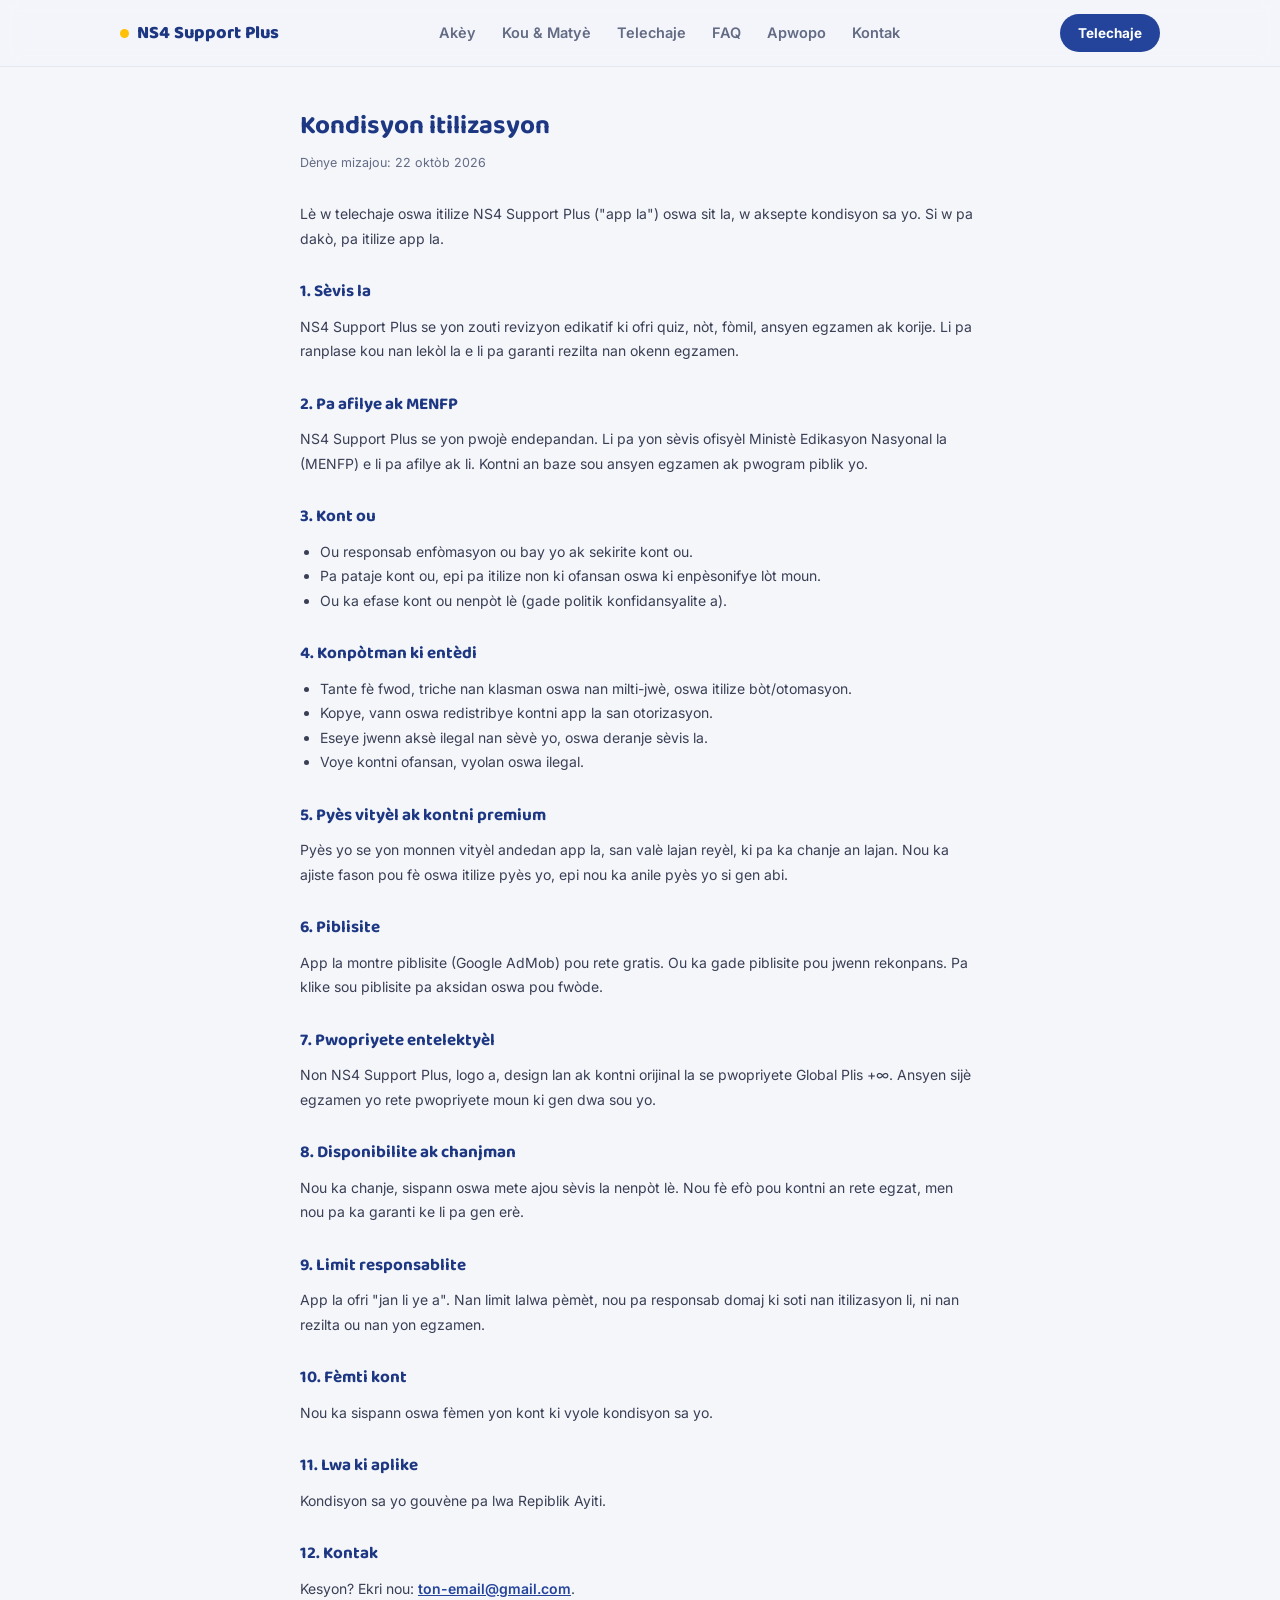
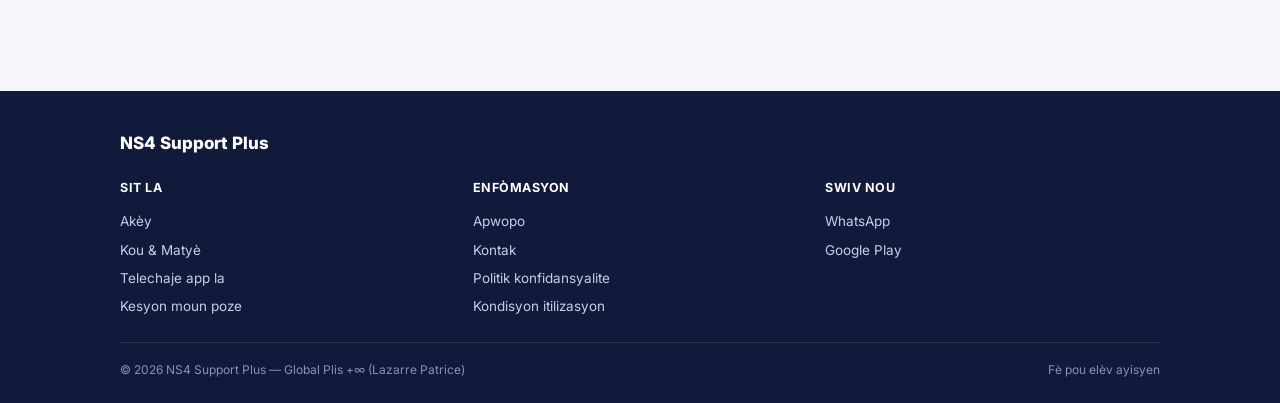
==== conditions-utilisation.html @ b26a3fdc "Add terms of use for NS4 Support Plus This file contains the terms of use for NS4 Support Plus, deta" ====
<!DOCTYPE html>
<html lang="ht">
<head>
<meta charset="UTF-8">
<meta name="viewport" content="width=device-width, initial-scale=1">
<title>Kondisyon itilizasyon — NS4 Support Plus</title>
<meta name="description" content="Kondisyon itilizasyon NS4 Support Plus: règ pou itilize app la, kont, pyès vityèl, piblisite, pwopriyete entelektyèl ak limit responsablite.">
<meta name="theme-color" content="#24439a">
<link rel="canonical" href="https://radot1530-ai.github.io/conditions-utilisation.html">
<meta name="robots" content="index, follow, max-image-preview:large">
<link rel="icon" href="favicon.svg" type="image/svg+xml">
<link rel="icon" href="icon-192.png" sizes="192x192" type="image/png">
<link rel="apple-touch-icon" href="apple-touch-icon.png">

<meta property="og:type" content="website">
<meta property="og:site_name" content="NS4 Support Plus">
<meta property="og:locale" content="ht_HT">
<meta property="og:title" content="Kondisyon itilizasyon — NS4 Support Plus">
<meta property="og:description" content="Kondisyon itilizasyon NS4 Support Plus: règ pou itilize app la, kont, pyès vityèl, piblisite, pwopriyete entelektyèl ak limit responsablite.">
<meta property="og:url" content="https://radot1530-ai.github.io/conditions-utilisation.html">
<meta property="og:image" content="https://radot1530-ai.github.io/og-image.png">
<meta property="og:image:width" content="1200">
<meta property="og:image:height" content="630">
<meta name="twitter:card" content="summary_large_image">
<meta name="twitter:title" content="Kondisyon itilizasyon — NS4 Support Plus">
<meta name="twitter:description" content="Kondisyon itilizasyon NS4 Support Plus: règ pou itilize app la, kont, pyès vityèl, piblisite, pwopriyete entelektyèl ak limit responsablite.">
<meta name="twitter:image" content="https://radot1530-ai.github.io/og-image.png">

<link rel="preconnect" href="https://fonts.googleapis.com">
<link rel="preconnect" href="https://fonts.gstatic.com" crossorigin>
<link href="https://fonts.googleapis.com/css2?family=Baloo+2:wght@600;700;800&family=Inter:wght@400;500;600;700&display=swap" rel="stylesheet">
<link rel="stylesheet" href="style.css">

</head>
<body>
<header class="site-nav">
  <div class="wrap">
    <a class="brand" href="index.html"><span class="dot"></span>NS4 Support Plus</a>
    <nav class="nav-links" aria-label="Meni prensipal"><a href="index.html">Akèy</a><a href="kou.html">Kou & Matyè</a><a href="telechaje.html">Telechaje</a><a href="faq.html">FAQ</a><a href="a-propos.html">Apwopo</a><a href="contact.html">Kontak</a></nav>
    <a class="nav-cta" href="telechaje.html">Telechaje</a>
    <button class="burger" aria-label="Louvri meni a" onclick="document.getElementById('mnav').classList.toggle('open')">☰</button>
  </div>
  <nav class="mnav" id="mnav" aria-label="Meni mobil"><a href="index.html">Akèy</a><a href="kou.html">Kou & Matyè</a><a href="telechaje.html">Telechaje</a><a href="faq.html">FAQ</a><a href="a-propos.html">Apwopo</a><a href="contact.html">Kontak</a></nav>
</header>
<main>
<article class="legal">
  <h1>Kondisyon itilizasyon</h1>
  <p class="updated">Dènye mizajou: 22 oktòb 2026</p>

  <p>Lè w telechaje oswa itilize NS4 Support Plus ("app la") oswa sit la, w aksepte kondisyon sa yo. Si w pa dakò, pa itilize app la.</p>

  <h2>1. Sèvis la</h2>
  <p>NS4 Support Plus se yon zouti revizyon edikatif ki ofri quiz, nòt, fòmil, ansyen egzamen ak korije. Li pa ranplase kou nan lekòl la e li pa garanti rezilta nan okenn egzamen.</p>

  <h2>2. Pa afilye ak MENFP</h2>
  <p>NS4 Support Plus se yon pwojè endepandan. Li pa yon sèvis ofisyèl Ministè Edikasyon Nasyonal la (MENFP) e li pa afilye ak li. Kontni an baze sou ansyen egzamen ak pwogram piblik yo.</p>

  <h2>3. Kont ou</h2>
  <ul>
    <li>Ou responsab enfòmasyon ou bay yo ak sekirite kont ou.</li>
    <li>Pa pataje kont ou, epi pa itilize non ki ofansan oswa ki enpèsonifye lòt moun.</li>
    <li>Ou ka efase kont ou nenpòt lè (gade politik konfidansyalite a).</li>
  </ul>

  <h2>4. Konpòtman ki entèdi</h2>
  <ul>
    <li>Tante fè fwod, triche nan klasman oswa nan milti-jwè, oswa itilize bòt/otomasyon.</li>
    <li>Kopye, vann oswa redistribye kontni app la san otorizasyon.</li>
    <li>Eseye jwenn aksè ilegal nan sèvè yo, oswa deranje sèvis la.</li>
    <li>Voye kontni ofansan, vyolan oswa ilegal.</li>
  </ul>

  <h2>5. Pyès vityèl ak kontni premium</h2>
  <p>Pyès yo se yon monnen vityèl andedan app la, san valè lajan reyèl, ki pa ka chanje an lajan. Nou ka ajiste fason pou fè oswa itilize pyès yo, epi nou ka anile pyès yo si gen abi.</p>

  <h2>6. Piblisite</h2>
  <p>App la montre piblisite (Google AdMob) pou rete gratis. Ou ka gade piblisite pou jwenn rekonpans. Pa klike sou piblisite pa aksidan oswa pou fwòde.</p>

  <h2>7. Pwopriyete entelektyèl</h2>
  <p>Non NS4 Support Plus, logo a, design lan ak kontni orijinal la se pwopriyete Global Plis +∞. Ansyen sijè egzamen yo rete pwopriyete moun ki gen dwa sou yo.</p>

  <h2>8. Disponibilite ak chanjman</h2>
  <p>Nou ka chanje, sispann oswa mete ajou sèvis la nenpòt lè. Nou fè efò pou kontni an rete egzat, men nou pa ka garanti ke li pa gen erè.</p>

  <h2>9. Limit responsablite</h2>
  <p>App la ofri "jan li ye a". Nan limit lalwa pèmèt, nou pa responsab domaj ki soti nan itilizasyon li, ni nan rezilta ou nan yon egzamen.</p>

  <h2>10. Fèmti kont</h2>
  <p>Nou ka sispann oswa fèmen yon kont ki vyole kondisyon sa yo.</p>

  <h2>11. Lwa ki aplike</h2>
  <p>Kondisyon sa yo gouvène pa lwa Repiblik Ayiti.</p>

  <h2>12. Kontak</h2>
  <p>Kesyon? Ekri nou: <a href="mailto:ton-email@gmail.com">ton-email@gmail.com</a>.</p>
</article>
</main>
<footer>
  <div class="wrap">
    <div class="fbrand">NS4 Support Plus</div>
    <div class="fcols">
      <div><h5>Sit la</h5><a href="index.html">Akèy</a><a href="kou.html">Kou &amp; Matyè</a><a href="telechaje.html">Telechaje app la</a><a href="faq.html">Kesyon moun poze</a></div>
      <div><h5>Enfòmasyon</h5><a href="a-propos.html">Apwopo</a><a href="contact.html">Kontak</a><a href="privacy-policy.html">Politik konfidansyalite</a><a href="conditions-utilisation.html">Kondisyon itilizasyon</a></div>
      <div><h5>Swiv nou</h5><a href="https://wa.me/509XXXXXXXX" rel="noopener">WhatsApp</a><a href="https://play.google.com/store/apps/details?id=com.ns4.quiz" rel="noopener">Google Play</a></div>
    </div>
    <div class="bottom"><span>© 2026 NS4 Support Plus — Global Plis +∞ (Lazarre Patrice)</span><span>Fè pou elèv ayisyen</span></div>
  </div>
</footer>
</body>
</html>
---- style.css ----
/* ===========================================================
   NS4 SUPPORT PLUS — Sit ofisyèl
   Menm idantite ak app la: Baloo 2 (tit) + Inter (tèks),
   ble #24439a, lò #ffc107, fon #f4f6fa.
   =========================================================== */
:root{
  --primary:#24439a; --primary-dark:#1d3783;
  --primary-gradient:linear-gradient(135deg,#24439a 0%,#1d3783 100%);
  --page-bg:#f4f6fa; --white:#fff; --text:#1a1a2e; --muted:#636b85;
  --gold:#ffc107; --green:#12d51c;
  --shadow-sm:0 2px 10px rgba(29,55,131,.07);
  --shadow-md:0 10px 30px rgba(29,55,131,.14);
  --radius-lg:22px; --radius-md:14px;
  --maxw:1080px;
}
*{box-sizing:border-box;margin:0;padding:0;}
html{scroll-behavior:smooth;}
body{font-family:"Inter",system-ui,sans-serif;background:var(--page-bg);color:var(--text);line-height:1.5;-webkit-tap-highlight-color:transparent;}
h1,h2,h3,.brand{font-family:"Baloo 2",sans-serif;}
img{max-width:100%;display:block;}
a{color:inherit;text-decoration:none;}
.wrap{max-width:var(--maxw);margin:0 auto;padding:0 20px;}
.muted{color:var(--muted);}

/* ---------- NAV ---------- */
.site-nav{position:sticky;top:0;z-index:50;background:rgba(244,246,250,.9);backdrop-filter:blur(8px);border-bottom:1px solid rgba(29,55,131,.08);}
.site-nav .wrap{display:flex;align-items:center;justify-content:space-between;padding:14px 20px;}
.brand{font-weight:800;font-size:18px;color:var(--primary-dark);display:flex;align-items:center;gap:8px;}
.brand .dot{width:9px;height:9px;border-radius:50%;background:var(--gold);}
.nav-links{display:none;gap:26px;font-size:14.5px;font-weight:600;color:var(--muted);}
.nav-links a:hover{color:var(--primary);}
.nav-cta{background:var(--primary);color:#fff;padding:9px 18px;border-radius:30px;font-weight:700;font-size:13.5px;}
.burger{display:block;background:none;border:0;font-size:22px;color:var(--primary-dark);cursor:pointer;}
@media(min-width:760px){.nav-links{display:flex;}.burger{display:none;}}
.mnav{display:none;flex-direction:column;gap:2px;padding:6px 20px 16px;}
.mnav.open{display:flex;}
.mnav a{padding:10px 4px;font-weight:600;color:var(--text);border-bottom:1px solid rgba(29,55,131,.06);}

/* ---------- HERO ---------- */
.hero{padding:54px 0 36px;}
.hero .wrap{display:flex;flex-direction:column;gap:30px;align-items:center;text-align:center;}
.eyebrow{display:inline-flex;align-items:center;gap:7px;background:#eef2fb;color:var(--primary-dark);font-weight:700;font-size:13px;padding:7px 14px;border-radius:30px;margin-bottom:18px;}
.hero h1{font-size:34px;line-height:1.18;color:var(--primary-dark);font-weight:800;max-width:620px;}
.hero h1 .accent{color:var(--gold);-webkit-text-stroke:0;}
.hero p.lead{margin-top:14px;font-size:16.5px;color:var(--muted);max-width:480px;}
.hero-ctas{display:flex;gap:12px;margin-top:22px;flex-wrap:wrap;justify-content:center;}
.btn{display:inline-flex;align-items:center;gap:8px;padding:14px 26px;border-radius:14px;font-weight:700;font-size:15px;border:0;cursor:pointer;}
.btn-primary{background:var(--primary-gradient);color:#fff;box-shadow:var(--shadow-md);}
.btn-ghost{background:#fff;color:var(--primary-dark);box-shadow:var(--shadow-sm);}
.hero-stats{display:flex;gap:28px;margin-top:30px;flex-wrap:wrap;justify-content:center;}
.hero-stats div{text-align:center;}
.hero-stats b{display:block;font-family:"Baloo 2",sans-serif;font-size:22px;color:var(--primary-dark);}
.hero-stats span{font-size:12px;color:var(--muted);font-weight:600;}

/* phone mockup */
.phone{width:230px;background:#0e1430;border-radius:34px;padding:10px;box-shadow:var(--shadow-md);}
.phone .screen{background:var(--primary-gradient);border-radius:24px;padding:18px 14px;color:#fff;min-height:330px;}
.phone .pill{background:rgba(255,255,255,.18);display:inline-block;padding:4px 10px;border-radius:20px;font-size:10px;font-weight:700;margin-bottom:10px;}
.phone .q{background:rgba(255,255,255,.1);border-radius:14px;padding:12px;font-size:12.5px;font-weight:600;margin-bottom:10px;line-height:1.4;}
.phone .opt{background:#fff;color:var(--primary-dark);border-radius:10px;padding:9px 10px;font-size:11.5px;font-weight:700;margin-bottom:7px;}
.phone .opt.ok{background:var(--green);color:#fff;}

/* ---------- SECTIONS ---------- */
section{padding:52px 0;}
.section-head{text-align:center;max-width:560px;margin:0 auto 34px;}
.section-head h2{font-size:26px;color:var(--primary-dark);font-weight:800;}
.section-head p{margin-top:10px;color:var(--muted);font-size:15px;}

.grid{display:grid;gap:16px;grid-template-columns:1fr;}
@media(min-width:640px){.grid.cols-2{grid-template-columns:1fr 1fr;}.grid.cols-4{grid-template-columns:repeat(4,1fr);}}
.card{background:#fff;border-radius:var(--radius-lg);padding:24px 20px;box-shadow:var(--shadow-sm);}
.card .ic{font-size:28px;margin-bottom:12px;}
.card h3{font-family:"Baloo 2",sans-serif;font-size:16.5px;margin-bottom:6px;color:var(--primary-dark);}
.card p{font-size:13.5px;color:var(--muted);}

.band{background:var(--primary-gradient);color:#fff;border-radius:var(--radius-lg);padding:38px 28px;text-align:center;}
.band h2{font-size:22px;margin-bottom:10px;}
.band p{opacity:.9;max-width:460px;margin:0 auto 20px;font-size:14.5px;}

.subject-pill{background:#fff;border-radius:16px;padding:16px 14px;box-shadow:var(--shadow-sm);display:flex;align-items:center;gap:10px;font-weight:700;font-size:13.5px;color:var(--primary-dark);}
.subject-pill .e{font-size:20px;}

.faq-item{background:#fff;border-radius:16px;box-shadow:var(--shadow-sm);padding:18px 20px;margin-bottom:12px;}
.faq-item summary{font-weight:700;font-size:14.5px;cursor:pointer;color:var(--primary-dark);list-style:none;display:flex;justify-content:space-between;gap:10px;}
.faq-item summary::-webkit-details-marker{display:none;}
.faq-item summary::after{content:"+";font-size:18px;color:var(--gold);flex-shrink:0;}
.faq-item[open] summary::after{content:"–";}
.faq-item p{margin-top:12px;font-size:13.5px;color:var(--muted);line-height:1.6;}

.steps{counter-reset:s;}
.step{display:flex;gap:14px;margin-bottom:20px;}
.step .n{counter-increment:s;flex-shrink:0;width:34px;height:34px;border-radius:50%;background:var(--primary);color:#fff;font-family:"Baloo 2",sans-serif;font-weight:700;display:flex;align-items:center;justify-content:center;}
.step .n::before{content:counter(s);}
.step h4{font-family:"Baloo 2",sans-serif;font-size:15px;color:var(--primary-dark);margin-bottom:3px;}
.step p{font-size:13.5px;color:var(--muted);}

.contact-card{background:#fff;border-radius:16px;padding:18px 20px;box-shadow:var(--shadow-sm);display:flex;align-items:center;gap:14px;margin-bottom:12px;}
.contact-card .ic{width:42px;height:42px;border-radius:12px;background:#eef2fb;display:flex;align-items:center;justify-content:center;font-size:20px;flex-shrink:0;}
.contact-card b{display:block;font-size:14px;color:var(--primary-dark);}
.contact-card span{font-size:13px;color:var(--muted);}

.legal{max-width:720px;margin:0 auto;padding:40px 20px 70px;}
.legal h1{font-size:26px;color:var(--primary-dark);margin-bottom:6px;}
.legal .updated{font-size:12.5px;color:var(--muted);margin-bottom:28px;}
.legal h2{font-family:"Baloo 2",sans-serif;font-size:17px;color:var(--primary-dark);margin:28px 0 10px;}
.legal p,.legal li{font-size:14px;color:#3a3f55;line-height:1.75;}
.legal ul{padding-left:20px;margin:8px 0;}
.legal a{color:var(--primary);font-weight:600;text-decoration:underline;}

/* ---------- FOOTER ---------- */
footer{background:#121a3b;color:#c7cdea;padding:40px 0 24px;margin-top:20px;}
footer .wrap{display:flex;flex-direction:column;gap:22px;}
footer .fbrand{color:#fff;font-size:17px;font-weight:800;}
footer .fcols{display:grid;grid-template-columns:1fr;gap:18px;}
@media(min-width:640px){footer .fcols{grid-template-columns:repeat(3,1fr);}}
footer h5{color:#fff;font-size:12.5px;text-transform:uppercase;letter-spacing:.04em;margin-bottom:10px;}
footer a{display:block;font-size:13.5px;padding:4px 0;color:#c7cdea;}
footer a:hover{color:#fff;}
footer .bottom{border-top:1px solid rgba(255,255,255,.1);padding-top:18px;font-size:12px;color:#8891b8;display:flex;justify-content:space-between;flex-wrap:wrap;gap:8px;}

@media(min-width:760px){
  .hero .wrap{flex-direction:row;text-align:left;justify-content:space-between;}
  .hero h1,.hero p.lead{margin-left:0;}
  .hero-ctas,.hero-stats{justify-content:flex-start;}
}
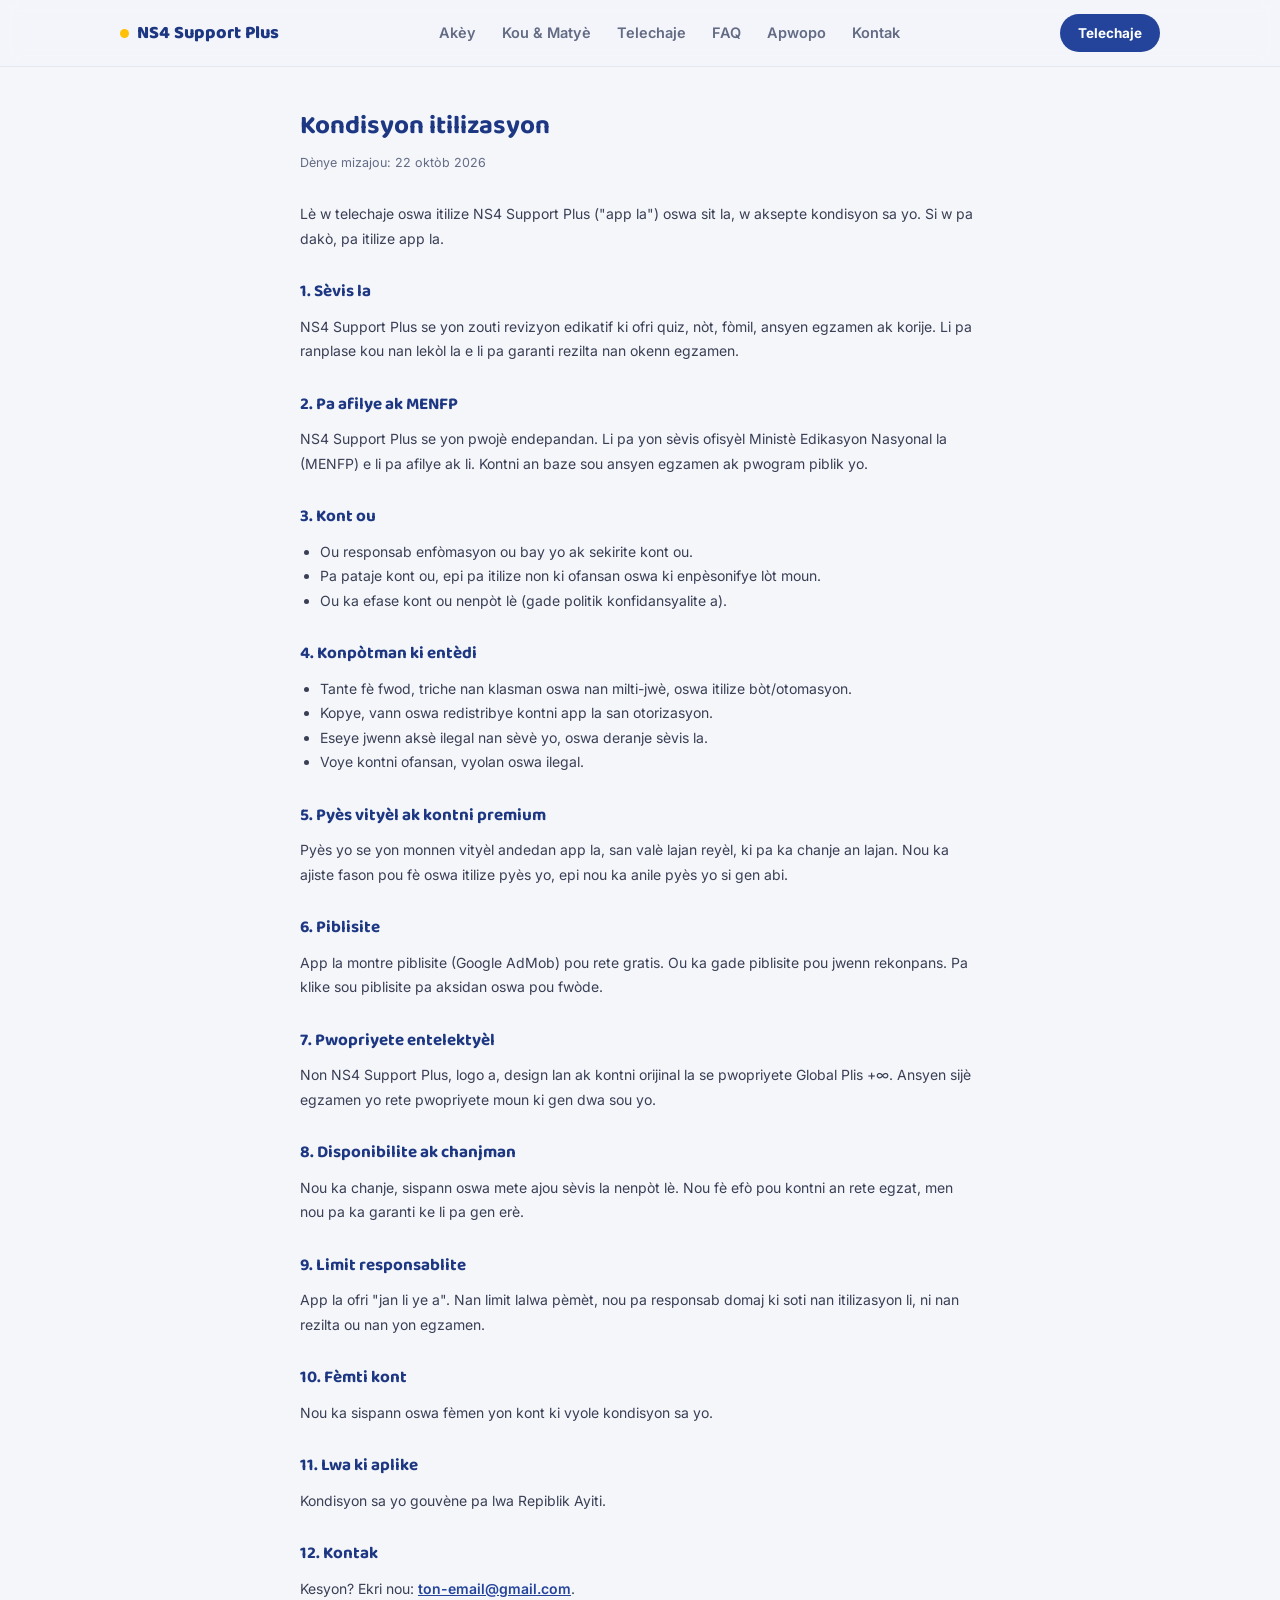
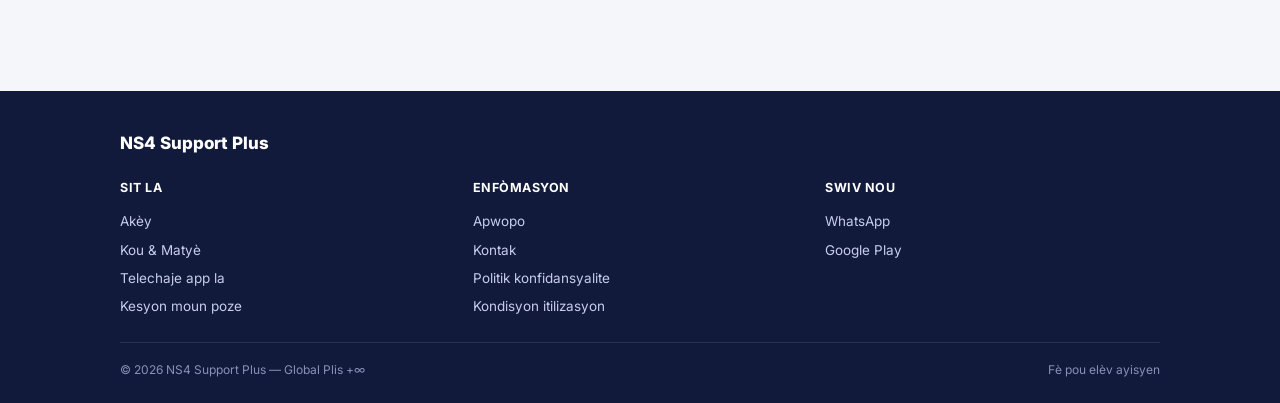
==== commit a1c97abd: "Update conditions-utilisation.html" ====
--- a/conditions-utilisation.html
+++ b/conditions-utilisation.html
@@ -103,7 +103,7 @@
       <div><h5>Enfòmasyon</h5><a href="a-propos.html">Apwopo</a><a href="contact.html">Kontak</a><a href="privacy-policy.html">Politik konfidansyalite</a><a href="conditions-utilisation.html">Kondisyon itilizasyon</a></div>
       <div><h5>Swiv nou</h5><a href="https://wa.me/509XXXXXXXX" rel="noopener">WhatsApp</a><a href="https://play.google.com/store/apps/details?id=com.ns4.quiz" rel="noopener">Google Play</a></div>
     </div>
-    <div class="bottom"><span>© 2026 NS4 Support Plus — Global Plis +∞ (Lazarre Patrice)</span><span>Fè pou elèv ayisyen</span></div>
+    <div class="bottom"><span>© 2026 NS4 Support Plus — Global Plis +∞ </span><span>Fè pou elèv ayisyen</span></div>
   </div>
 </footer>
 </body>
